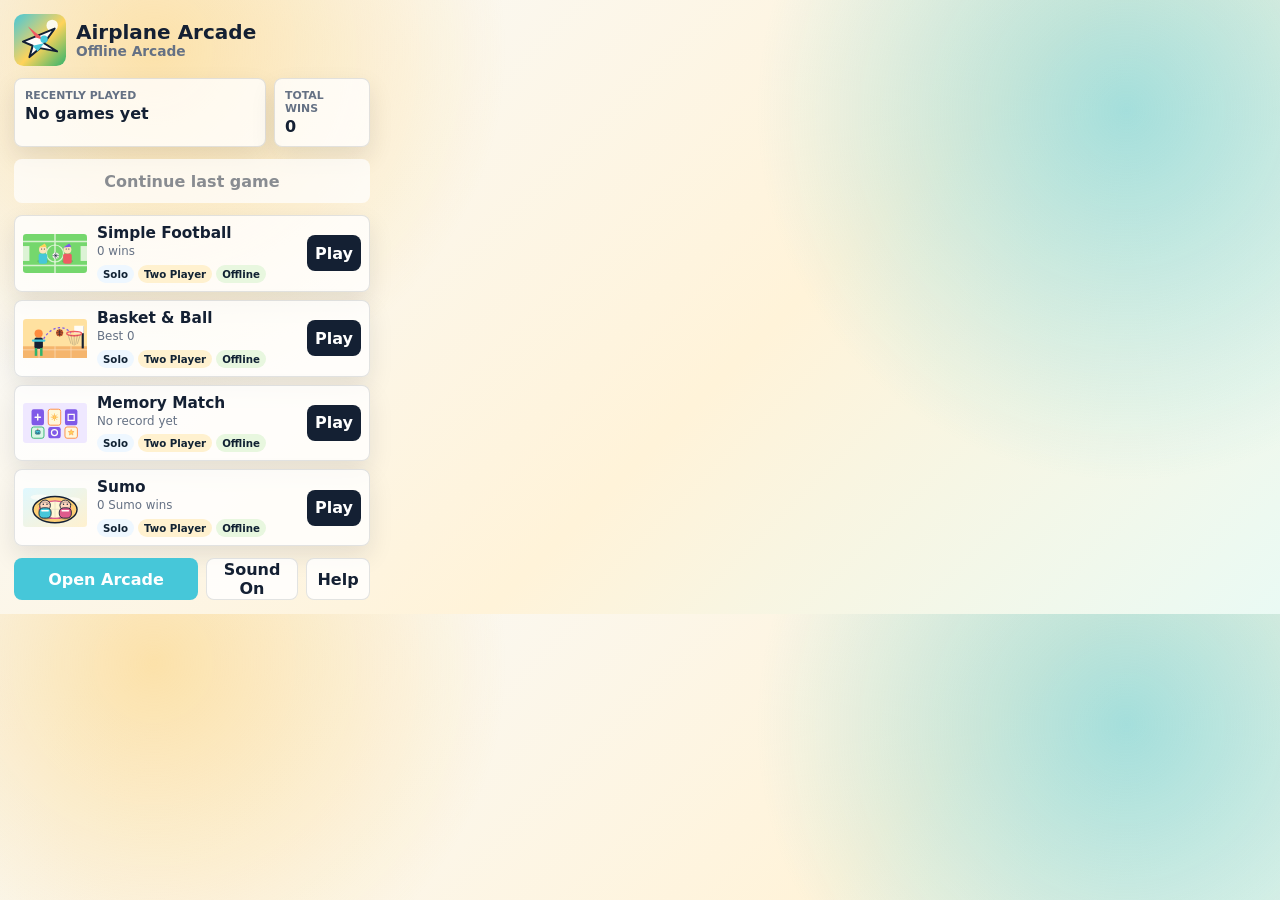
==== popup/popup.html @ de79d235 "Add offline Airplane Arcade extension" ====
<!doctype html>
<html lang="en">
  <head>
    <meta charset="utf-8" />
    <meta name="viewport" content="width=device-width, initial-scale=1" />
    <title>Airplane Arcade</title>
    <link rel="icon" href="../assets/games/logo.svg" />
    <link rel="stylesheet" href="popup.css" />
    <script type="module" src="popup.js"></script>
  </head>
  <body>
    <main class="popup-shell">
      <header class="brand-row">
        <img src="../assets/games/logo.svg" alt="" class="brand-mark" />
        <div>
          <h1>Airplane Arcade</h1>
          <p>Offline Arcade</p>
        </div>
      </header>

      <section class="quick-panel">
        <div>
          <span class="tiny-label">Recently played</span>
          <strong id="recentGame">No games yet</strong>
        </div>
        <div>
          <span class="tiny-label">Total wins</span>
          <strong id="totalWins">0</strong>
        </div>
      </section>

      <button class="continue-button" id="continueBtn" type="button">Continue last game</button>

      <section class="game-list" id="gameList" aria-label="Game launcher"></section>

      <footer class="popup-actions">
        <button id="openArcadeBtn" type="button">Open Arcade</button>
        <button id="soundBtn" type="button" aria-pressed="true">Sound On</button>
        <button id="helpBtn" type="button">Help</button>
      </footer>
    </main>
  </body>
</html>
---- popup/popup.css ----
:root {
  color-scheme: light;
  --ink: #142033;
  --muted: #657184;
  --paper: #fffdf8;
  --panel: #ffffff;
  --line: rgba(20, 32, 51, 0.12);
  --aqua: #46c7d9;
  --green: #2fb36d;
  --orange: #ff8a3d;
  --violet: #7f59e8;
  --red: #ef5b63;
  font-family:
    ui-sans-serif, system-ui, -apple-system, BlinkMacSystemFont, "Segoe UI",
    sans-serif;
}

* {
  box-sizing: border-box;
}

body {
  width: 384px;
  min-height: 540px;
  margin: 0;
  color: var(--ink);
  background:
    radial-gradient(circle at 12% 8%, rgba(255, 202, 93, 0.5), transparent 28%),
    radial-gradient(circle at 88% 18%, rgba(70, 199, 217, 0.48), transparent 30%),
    linear-gradient(135deg, #f8fbff, #fff3d9 58%, #eafaf4);
}

button {
  border: 0;
  border-radius: 8px;
  font: inherit;
  font-weight: 800;
  cursor: pointer;
}

button:focus-visible {
  outline: 3px solid rgba(255, 138, 61, 0.45);
  outline-offset: 2px;
}

.popup-shell {
  display: grid;
  gap: 12px;
  padding: 14px;
}

.brand-row {
  display: flex;
  align-items: center;
  gap: 10px;
}

.brand-mark {
  width: 52px;
  height: 52px;
}

h1,
p {
  margin: 0;
}

h1 {
  font-size: 1.25rem;
  line-height: 1.05;
}

.brand-row p {
  color: var(--muted);
  font-size: 0.86rem;
  font-weight: 800;
}

.quick-panel {
  display: grid;
  grid-template-columns: 1fr 96px;
  gap: 8px;
}

.quick-panel > div,
.game-card {
  border: 1px solid var(--line);
  border-radius: 8px;
  background: rgba(255, 255, 255, 0.78);
  box-shadow: 0 10px 24px rgba(20, 32, 51, 0.1);
}

.quick-panel > div {
  padding: 10px;
}

.tiny-label {
  display: block;
  color: var(--muted);
  font-size: 0.68rem;
  font-weight: 900;
  letter-spacing: 0;
  text-transform: uppercase;
}

.quick-panel strong {
  display: block;
  margin-top: 2px;
  font-size: 1rem;
}

.continue-button {
  min-height: 44px;
  color: #fff;
  background: linear-gradient(135deg, var(--red), var(--orange));
  box-shadow: 0 12px 20px rgba(239, 91, 99, 0.22);
}

.continue-button:disabled {
  color: rgba(20, 32, 51, 0.5);
  background: rgba(255, 255, 255, 0.72);
  box-shadow: none;
  cursor: not-allowed;
}

.game-list {
  display: grid;
  gap: 8px;
}

.game-card {
  display: grid;
  grid-template-columns: 64px 1fr auto;
  align-items: center;
  gap: 10px;
  padding: 8px;
}

.game-card img {
  width: 64px;
  height: 54px;
  object-fit: contain;
}

.game-card h2 {
  margin: 0;
  font-size: 0.96rem;
}

.game-card p {
  margin-top: 2px;
  color: var(--muted);
  font-size: 0.74rem;
  line-height: 1.25;
}

.badges {
  display: flex;
  flex-wrap: wrap;
  gap: 4px;
  margin-top: 6px;
}

.badge {
  padding: 3px 6px;
  border-radius: 999px;
  color: #123;
  background: #eef7ff;
  font-size: 0.64rem;
  font-weight: 900;
}

.badge.two {
  background: #fff1cf;
}

.badge.offline {
  background: #e8f7df;
}

.game-card button {
  width: 54px;
  min-height: 36px;
  color: white;
  background: var(--ink);
}

.popup-actions {
  display: grid;
  grid-template-columns: 1fr 92px 64px;
  gap: 8px;
}

.popup-actions button {
  min-height: 40px;
  color: var(--ink);
  background: rgba(255, 255, 255, 0.82);
  border: 1px solid var(--line);
}

#openArcadeBtn {
  color: white;
  background: var(--aqua);
  border-color: transparent;
}
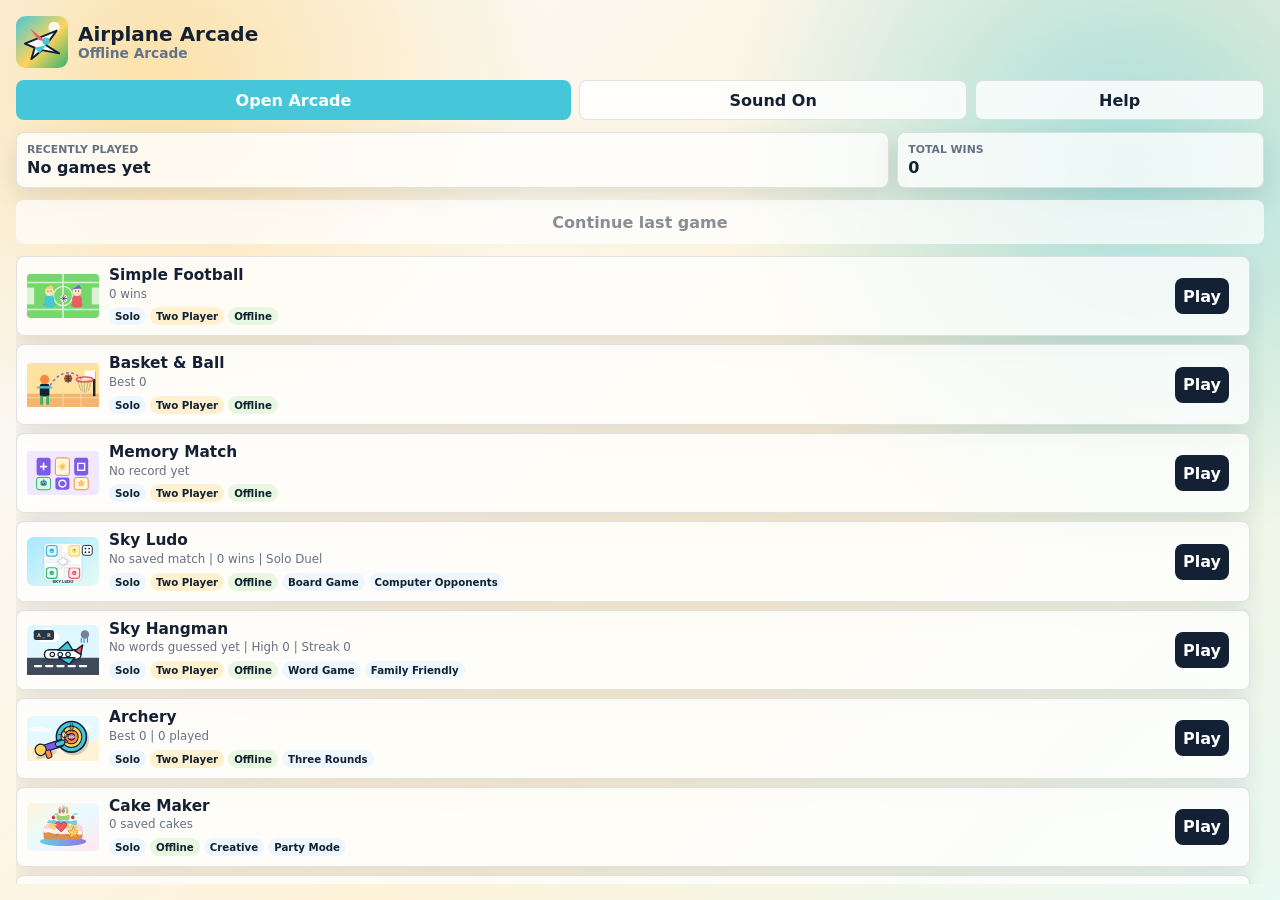
==== commit a9724340: "Remove Red-Eye Run and refine arcade UI" ====
--- a/popup/popup.html
+++ b/popup/popup.html
@@ -18,6 +18,12 @@
         </div>
       </header>
 
+      <nav class="popup-actions" aria-label="Launcher actions">
+        <button id="openArcadeBtn" type="button">Open Arcade</button>
+        <button id="soundBtn" type="button" aria-pressed="true">Sound On</button>
+        <button id="helpBtn" type="button">Help</button>
+      </nav>
+
       <section class="quick-panel">
         <div>
           <span class="tiny-label">Recently played</span>
@@ -32,12 +38,6 @@
       <button class="continue-button" id="continueBtn" type="button">Continue last game</button>
 
       <section class="game-list" id="gameList" aria-label="Game launcher"></section>
-
-      <footer class="popup-actions">
-        <button id="openArcadeBtn" type="button">Open Arcade</button>
-        <button id="soundBtn" type="button" aria-pressed="true">Sound On</button>
-        <button id="helpBtn" type="button">Help</button>
-      </footer>
     </main>
   </body>
 </html>
--- a/popup/popup.css
+++ b/popup/popup.css
@@ -19,10 +19,19 @@
   box-sizing: border-box;
 }
 
+html {
+  width: 100%;
+  min-width: 320px;
+  min-height: 100%;
+}
+
 body {
-  width: 384px;
-  min-height: 540px;
+  width: 100vw;
+  min-width: 320px;
+  height: 100vh;
+  min-height: 100vh;
   margin: 0;
+  overflow: hidden;
   color: var(--ink);
   background:
     radial-gradient(circle at 12% 8%, rgba(255, 202, 93, 0.5), transparent 28%),
@@ -45,7 +54,11 @@
 
 .popup-shell {
   display: grid;
+  grid-template-rows: auto auto auto auto minmax(0, 1fr);
   gap: 12px;
+  width: 100%;
+  height: 100vh;
+  min-height: 100vh;
   padding: 14px;
 }
 
@@ -78,7 +91,7 @@
 
 .quick-panel {
   display: grid;
-  grid-template-columns: 1fr 96px;
+  grid-template-columns: minmax(0, 1fr) minmax(86px, 0.42fr);
   gap: 8px;
 }
 
@@ -126,11 +139,26 @@
 .game-list {
   display: grid;
   gap: 8px;
+  min-height: 0;
+  overflow-y: auto;
+  padding-right: 4px;
+  scrollbar-gutter: stable;
+  scrollbar-width: thin;
+  scrollbar-color: rgba(20, 32, 51, 0.28) rgba(255, 255, 255, 0.44);
+}
+
+.game-list::-webkit-scrollbar {
+  width: 8px;
+}
+
+.game-list::-webkit-scrollbar-thumb {
+  border-radius: 999px;
+  background: rgba(20, 32, 51, 0.28);
 }
 
 .game-card {
   display: grid;
-  grid-template-columns: 64px 1fr auto;
+  grid-template-columns: 64px minmax(0, 1fr) auto;
   align-items: center;
   gap: 10px;
   padding: 8px;
@@ -145,6 +173,7 @@
 .game-card h2 {
   margin: 0;
   font-size: 0.96rem;
+  line-height: 1.15;
 }
 
 .game-card p {
@@ -187,7 +216,7 @@
 
 .popup-actions {
   display: grid;
-  grid-template-columns: 1fr 92px 64px;
+  grid-template-columns: minmax(0, 1fr) minmax(78px, 0.7fr) minmax(58px, 0.52fr);
   gap: 8px;
 }
 
@@ -203,3 +232,45 @@
   background: var(--aqua);
   border-color: transparent;
 }
+
+@media (min-width: 460px) {
+  .popup-shell {
+    padding: 16px;
+  }
+
+  .game-card {
+    grid-template-columns: 72px minmax(0, 1fr) 64px;
+    padding: 10px;
+  }
+
+  .game-card img {
+    width: 72px;
+    height: 58px;
+  }
+}
+
+@media (max-width: 340px) {
+  .brand-mark {
+    width: 46px;
+    height: 46px;
+  }
+
+  .quick-panel,
+  .popup-actions {
+    grid-template-columns: 1fr;
+  }
+
+  .game-card {
+    grid-template-columns: 54px minmax(0, 1fr);
+  }
+
+  .game-card img {
+    width: 54px;
+    height: 46px;
+  }
+
+  .game-card button {
+    grid-column: 2;
+    justify-self: start;
+  }
+}
